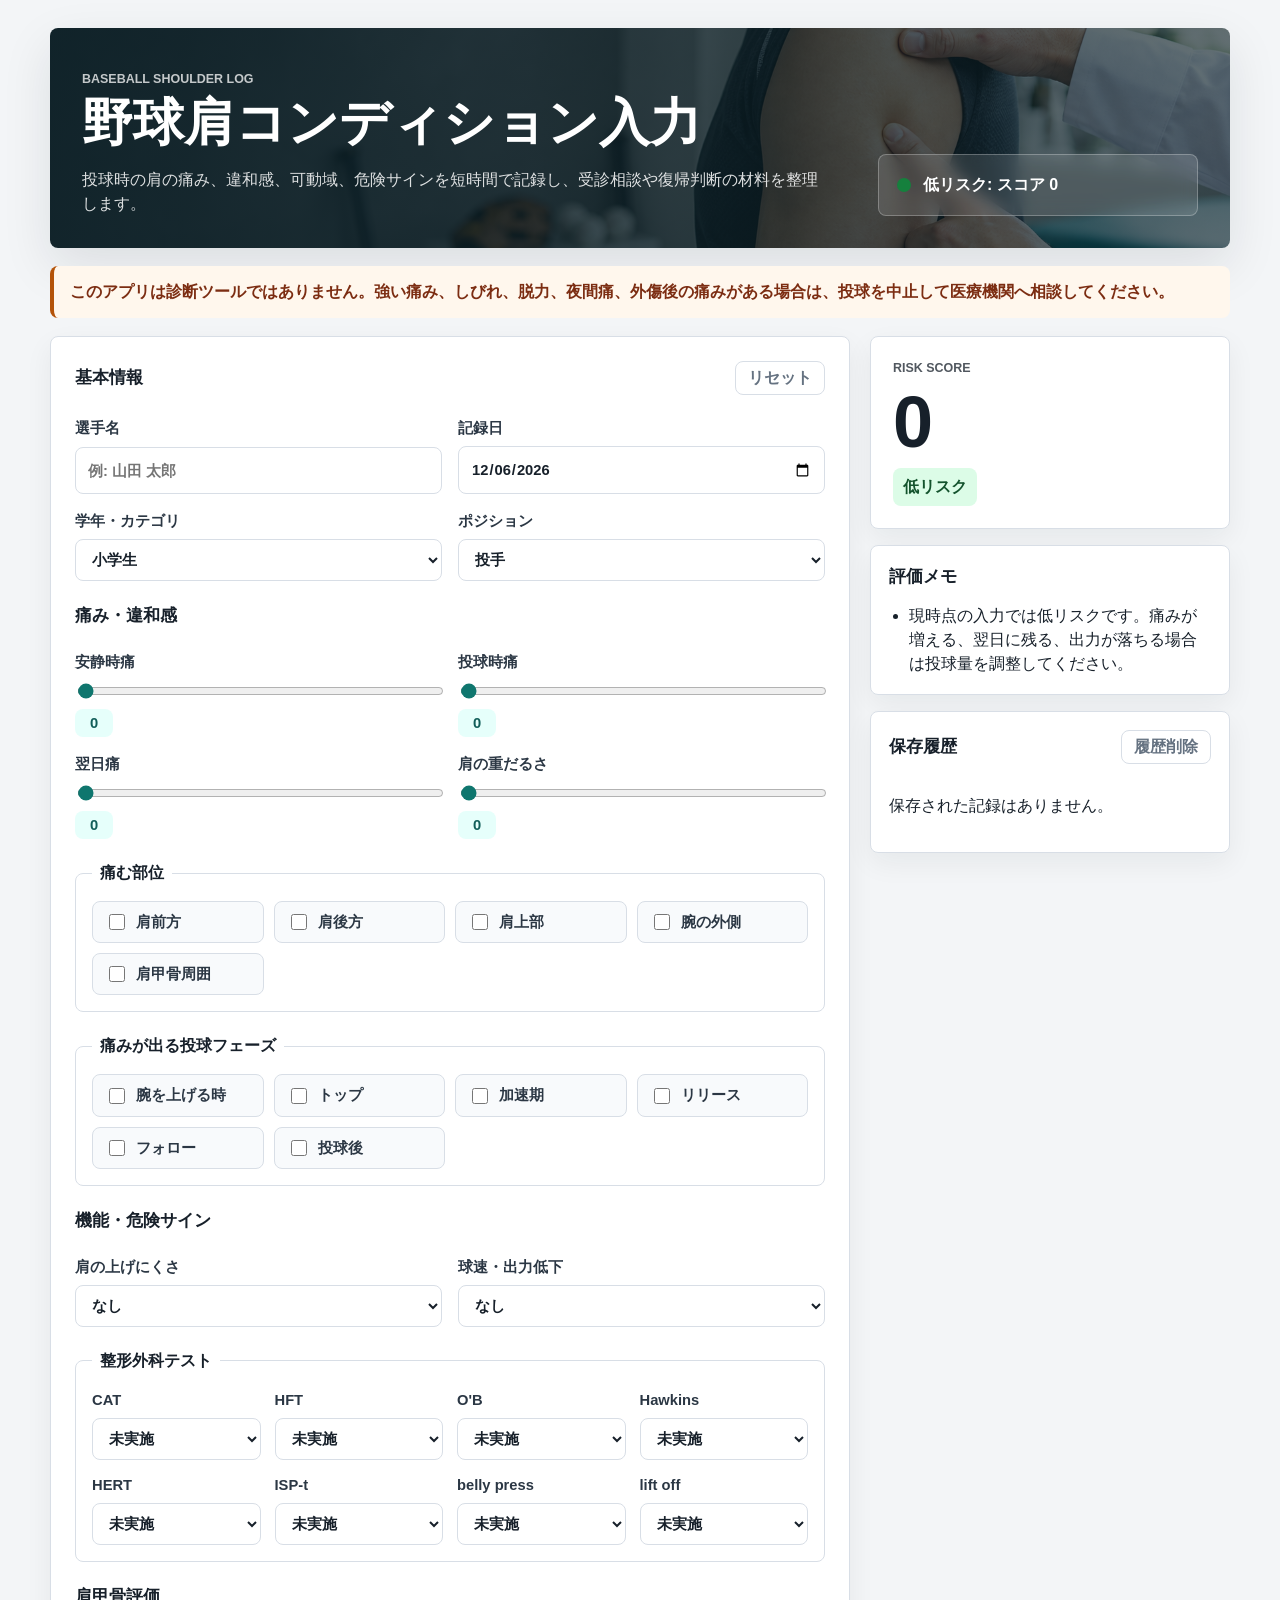
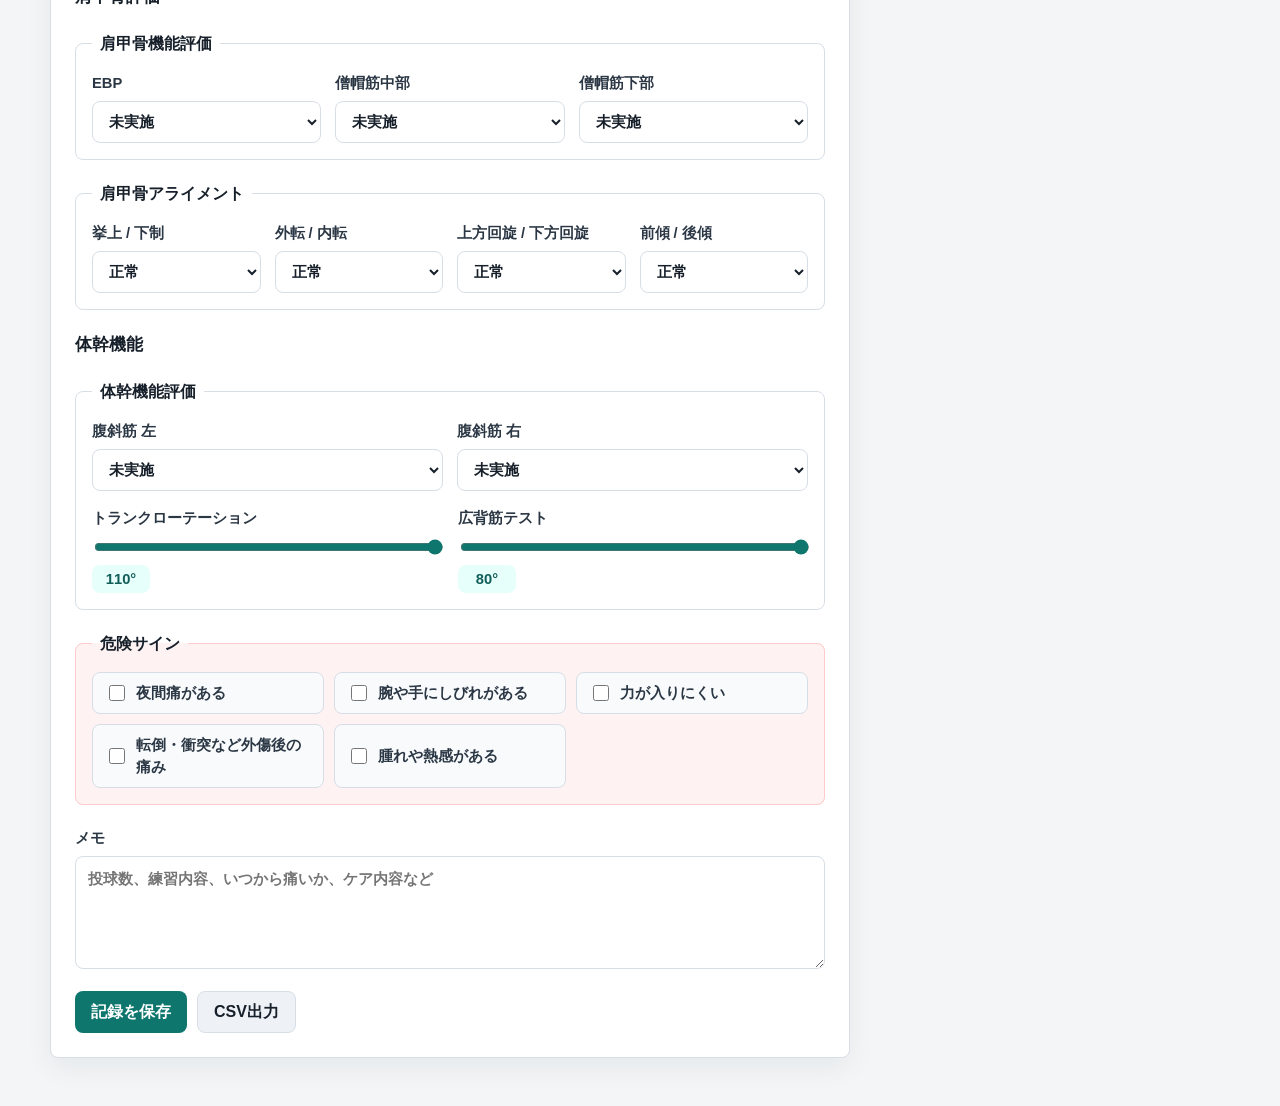
==== docs/index.html @ 574dbb77 "Initial baseball shoulder app" ====
<!doctype html>
<html lang="ja">
  <head>
    <meta charset="utf-8">
    <meta name="viewport" content="width=device-width, initial-scale=1">
    <title>野球肩コンディション入力</title>
    <style>
:root {
  --bg: #f3f5f7;
  --panel: #ffffff;
  --text: #17202a;
  --muted: #657281;
  --line: #d8dee6;
  --accent: #0f766e;
  --accent-dark: #115e59;
  --warn: #b45309;
  --danger: #b91c1c;
  --ok: #15803d;
  --shadow: 0 18px 50px rgba(23, 32, 42, 0.1);
}

* {
  box-sizing: border-box;
}

body {
  margin: 0;
  background: var(--bg);
  color: var(--text);
  font-family: -apple-system, BlinkMacSystemFont, "Segoe UI", sans-serif;
  line-height: 1.5;
}

button,
input,
select,
textarea {
  font: inherit;
}

.app-shell {
  width: min(1180px, calc(100% - 32px));
  margin: 0 auto;
  padding: 28px 0 48px;
}

.hero {
  min-height: 220px;
  display: grid;
  grid-template-columns: minmax(0, 1fr) 320px;
  gap: 24px;
  align-items: end;
  padding: 32px;
  border-radius: 8px;
  color: #fff;
  background:
    linear-gradient(90deg, rgba(12, 32, 39, 0.92), rgba(12, 32, 39, 0.64)),
    url("[data-uri]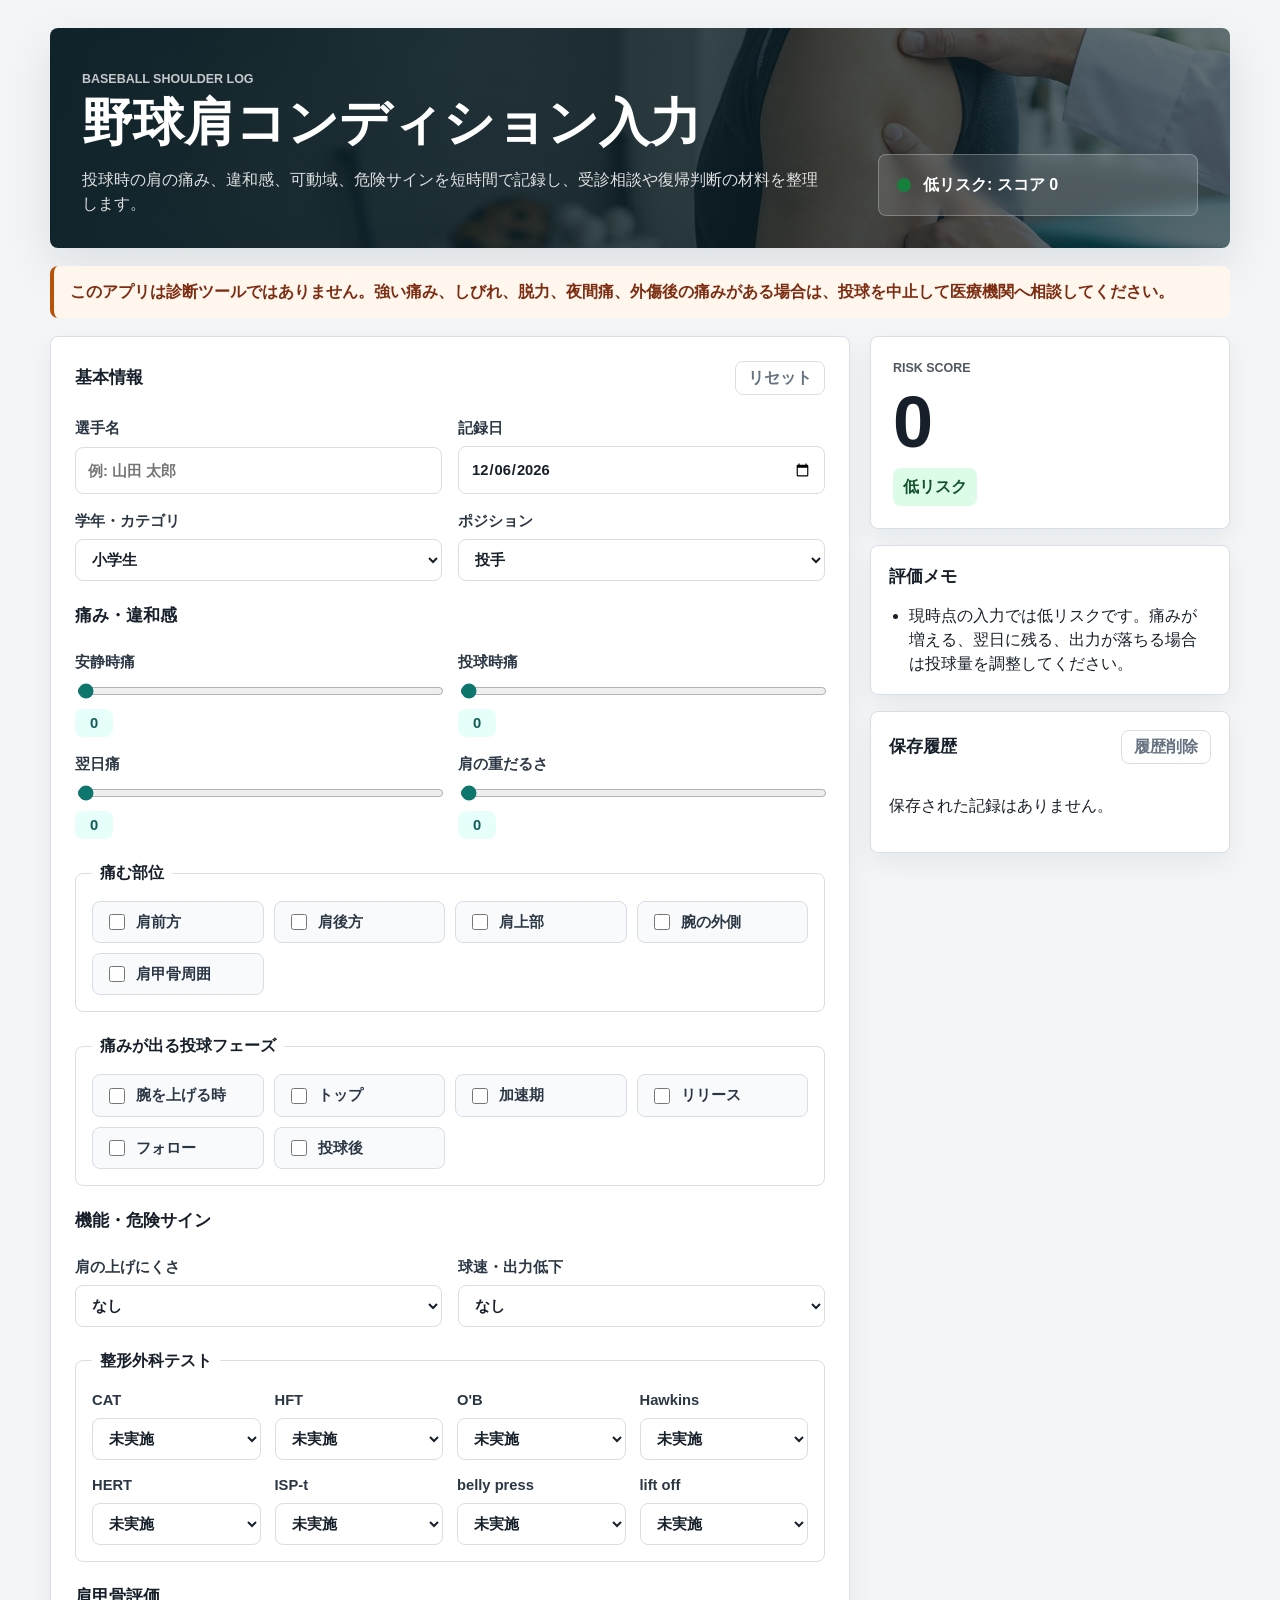
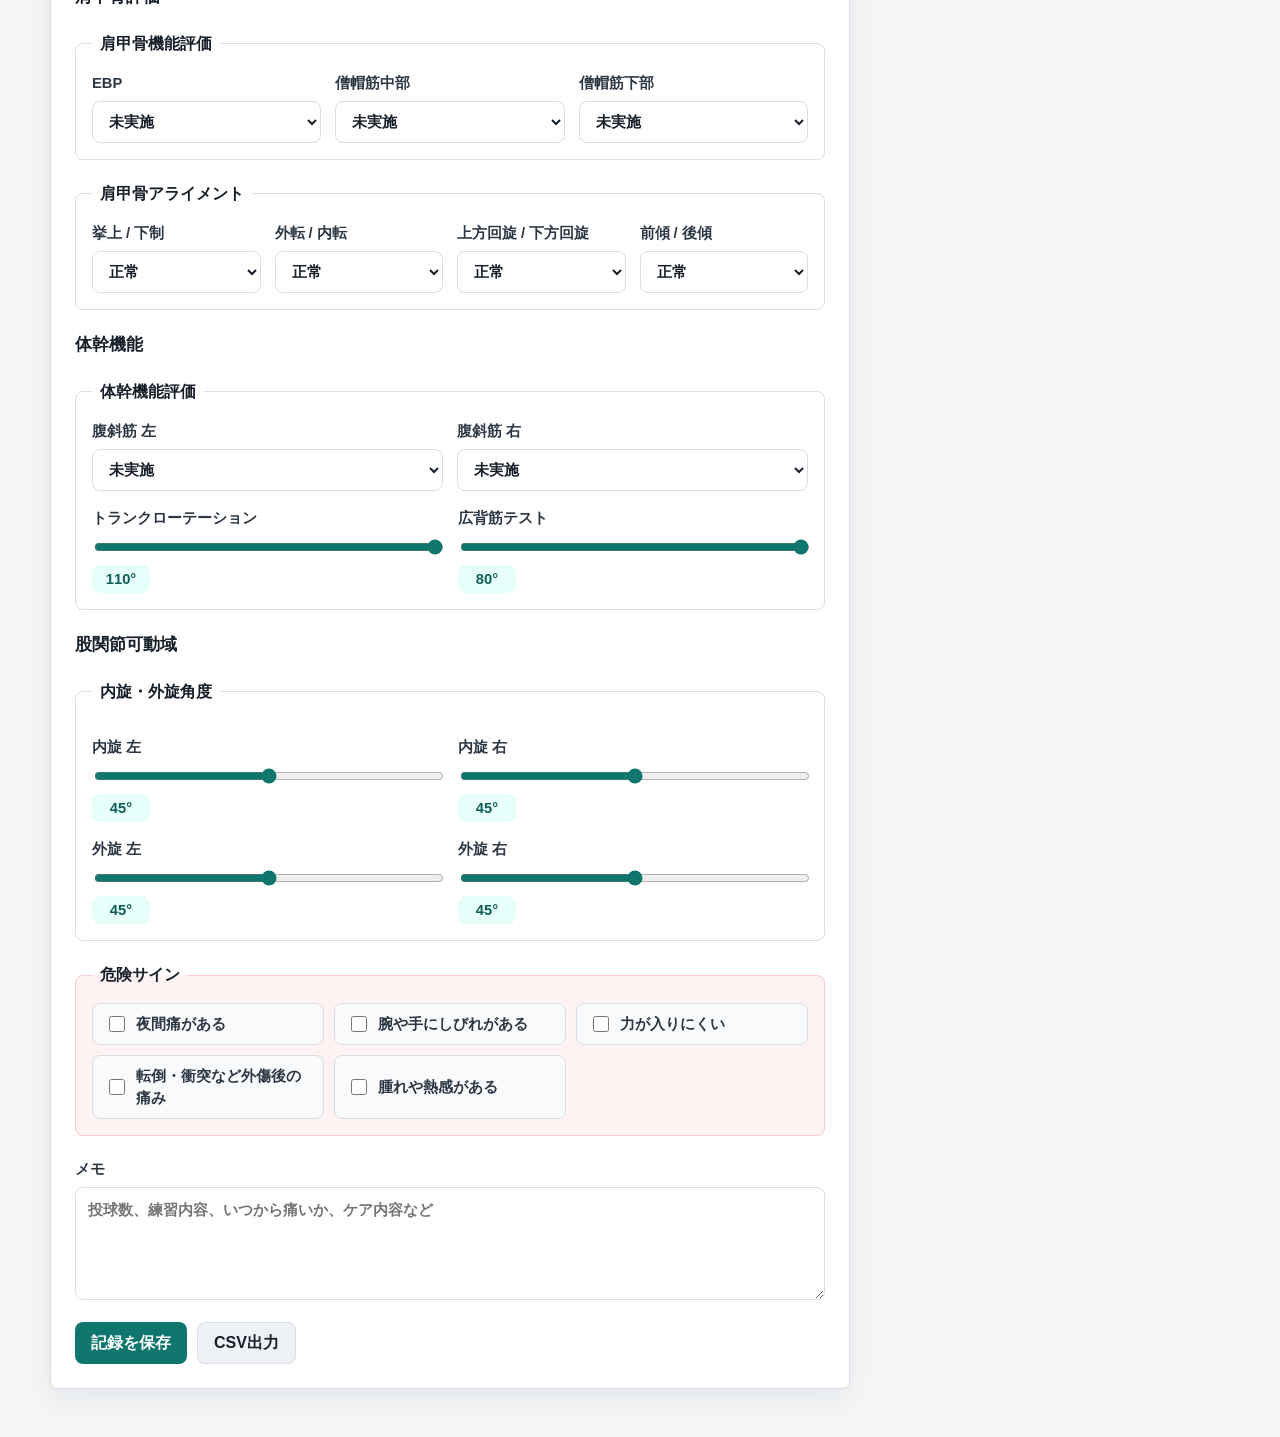
